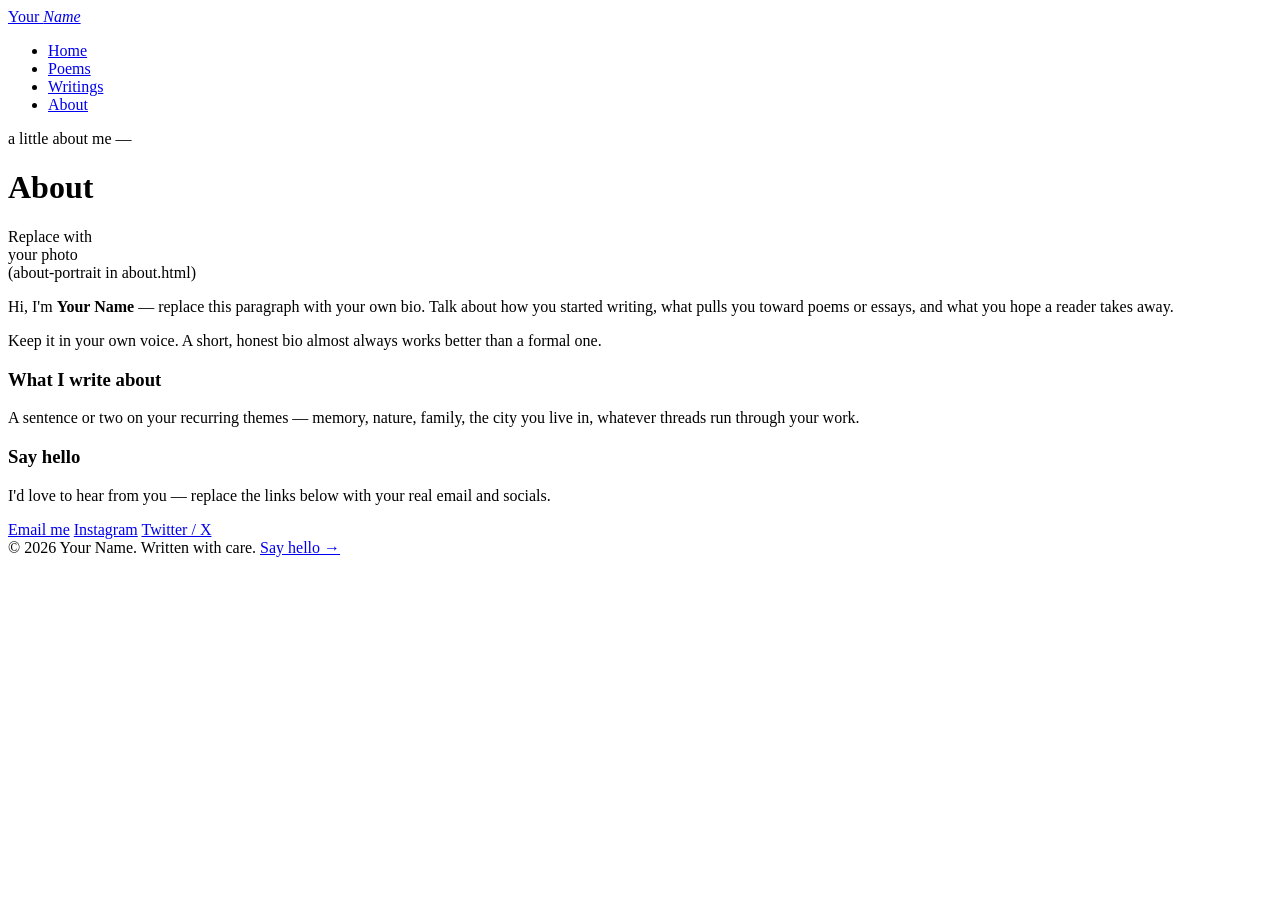
==== about.html @ cff37db4 "Add files via upload" ====
<!DOCTYPE html>
<html lang="en">
<head>
<meta charset="UTF-8">
<meta name="viewport" content="width=device-width, initial-scale=1.0">
<title>About — Your Name</title>
<meta name="description" content="About Your Name, writer.">
<link rel="stylesheet" href="css/style.css">
</head>
<body>

<nav class="site-nav">
  <div class="wrap">
    <a class="brand" href="index.html">Your <em>Name</em></a>
    <ul class="nav-links">
      <li><a href="index.html">Home</a></li>
      <li><a href="poems.html">Poems</a></li>
      <li><a href="writings.html">Writings</a></li>
      <li><a href="about.html" class="active">About</a></li>
    </ul>
  </div>
</nav>

<header class="page-head wrap reveal">
  <span class="kicker">a little about me —</span>
  <h1>About</h1>
</header>

<main class="wrap">
  <div class="about-grid reveal">
    <div class="about-portrait">Replace with<br>your photo<br>(about-portrait in about.html)</div>
    <div class="about-body">
      <p>Hi, I'm <strong>Your Name</strong> — replace this paragraph with your own bio. Talk about how you started writing, what pulls you toward poems or essays, and what you hope a reader takes away.</p>
      <p>Keep it in your own voice. A short, honest bio almost always works better than a formal one.</p>

      <h3>What I write about</h3>
      <p>A sentence or two on your recurring themes — memory, nature, family, the city you live in, whatever threads run through your work.</p>

      <h3>Say hello</h3>
      <p>I'd love to hear from you — replace the links below with your real email and socials.</p>
      <div class="contact-row">
        <a class="btn btn-primary" href="mailto:you@example.com">Email me</a>
        <a class="btn btn-ghost" href="https://instagram.com/yourhandle">Instagram</a>
        <a class="btn btn-ghost" href="https://twitter.com/yourhandle">Twitter / X</a>
      </div>
    </div>
  </div>
</main>

<footer class="wrap">
  <span>© 2026 Your Name. Written with care.</span>
  <span><a href="about.html">Say hello →</a></span>
</footer>

</body>
</html>
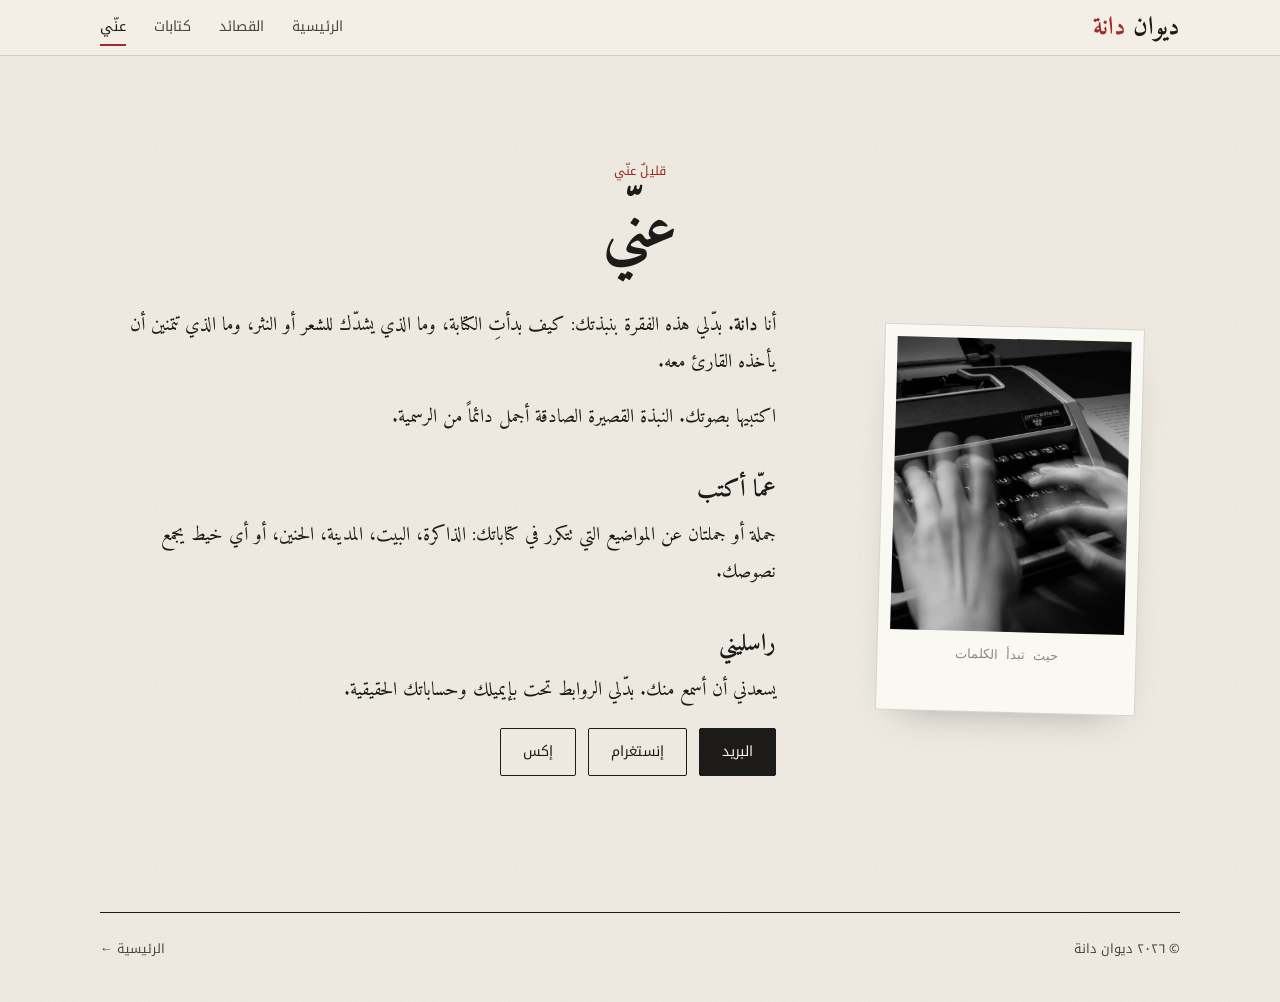
==== commit c1ac3d4b: "Redesign site as Arabic RTL "ديوان دانة" with typewriter style - Rewrite all four pages in Arabic (d" ====
--- a/about.html
+++ b/about.html
@@ -1,56 +1,61 @@
 <!DOCTYPE html>
-<html lang="en">
+<html lang="ar" dir="rtl" class="no-js">
 <head>
 <meta charset="UTF-8">
 <meta name="viewport" content="width=device-width, initial-scale=1.0">
-<title>About — Your Name</title>
-<meta name="description" content="About Your Name, writer.">
+<title>عنّي — ديوان دانة</title>
+<meta name="description" content="نبذة عن دانة.">
 <link rel="stylesheet" href="css/style.css">
 </head>
 <body>
 
 <nav class="site-nav">
   <div class="wrap">
-    <a class="brand" href="index.html">Your <em>Name</em></a>
+    <a class="brand" href="index.html">ديوان <span>دانة</span></a>
     <ul class="nav-links">
-      <li><a href="index.html">Home</a></li>
-      <li><a href="poems.html">Poems</a></li>
-      <li><a href="writings.html">Writings</a></li>
-      <li><a href="about.html" class="active">About</a></li>
+      <li><a href="index.html">الرئيسية</a></li>
+      <li><a href="poems.html">القصائد</a></li>
+      <li><a href="writings.html">كتابات</a></li>
+      <li><a href="about.html" class="active">عنّي</a></li>
     </ul>
   </div>
 </nav>
 
-<header class="page-head wrap reveal">
-  <span class="kicker">a little about me —</span>
-  <h1>About</h1>
+<header class="page-head read">
+  <span class="label">قليلٌ عنّي</span>
+  <h1>عنّي</h1>
 </header>
 
 <main class="wrap">
   <div class="about-grid reveal">
-    <div class="about-portrait">Replace with<br>your photo<br>(about-portrait in about.html)</div>
+    <!-- لو تبين صورتك: حطيها في مجلد img وغيّري src -->
+    <figure class="about-photo">
+      <img src="img/typewriter.jpeg" alt="يدان تكتبان على آلة كاتبة قديمة">
+      <figcaption>حيث تبدأ الكلمات</figcaption>
+    </figure>
     <div class="about-body">
-      <p>Hi, I'm <strong>Your Name</strong> — replace this paragraph with your own bio. Talk about how you started writing, what pulls you toward poems or essays, and what you hope a reader takes away.</p>
-      <p>Keep it in your own voice. A short, honest bio almost always works better than a formal one.</p>
+      <p>أنا <strong>دانة</strong>. بدّلي هذه الفقرة بنبذتك: كيف بدأتِ الكتابة، وما الذي يشدّك للشعر أو النثر، وما الذي تتمنين أن يأخذه القارئ معه.</p>
+      <p>اكتبيها بصوتك. النبذة القصيرة الصادقة أجمل دائماً من الرسمية.</p>
 
-      <h3>What I write about</h3>
-      <p>A sentence or two on your recurring themes — memory, nature, family, the city you live in, whatever threads run through your work.</p>
+      <h3>عمّا أكتب</h3>
+      <p>جملة أو جملتان عن المواضيع التي تتكرر في كتاباتك: الذاكرة، البيت، المدينة، الحنين، أو أي خيط يجمع نصوصك.</p>
 
-      <h3>Say hello</h3>
-      <p>I'd love to hear from you — replace the links below with your real email and socials.</p>
-      <div class="contact-row">
-        <a class="btn btn-primary" href="mailto:you@example.com">Email me</a>
-        <a class="btn btn-ghost" href="https://instagram.com/yourhandle">Instagram</a>
-        <a class="btn btn-ghost" href="https://twitter.com/yourhandle">Twitter / X</a>
+      <h3>راسليني</h3>
+      <p>يسعدني أن أسمع منك. بدّلي الروابط تحت بإيميلك وحساباتك الحقيقية.</p>
+      <div class="cta-row">
+        <a class="btn btn-primary" href="mailto:you@example.com">البريد</a>
+        <a class="btn btn-ghost" href="https://instagram.com/yourhandle">إنستغرام</a>
+        <a class="btn btn-ghost" href="https://x.com/yourhandle">إكس</a>
       </div>
     </div>
   </div>
 </main>
 
 <footer class="wrap">
-  <span>© 2026 Your Name. Written with care.</span>
-  <span><a href="about.html">Say hello →</a></span>
+  <span>© ٢٠٢٦ ديوان دانة</span>
+  <a href="index.html">الرئيسية ←</a>
 </footer>
 
+<script src="js/main.js"></script>
 </body>
 </html>
--- a/css/style.css
+++ b/css/style.css
@@ -0,0 +1,239 @@
+@import url('https://fonts.googleapis.com/css2?family=Amiri:ital,wght@0,400;0,700;1,400&family=Noto+Kufi+Arabic:wght@400;600&family=Courier+Prime&display=swap');
+
+/* ============ الألوان والخطوط — غيّريها من هنا ============ */
+:root{
+  --paper:#F3EFE6;        /* لون الورق */
+  --paper-card:#FAF8F2;   /* لون البطاقات */
+  --ink:#1C1B19;          /* حبر أسود */
+  --ink-soft:#4A4740;
+  --ink-faint:#8C877C;
+  --ribbon:#9E2B25;       /* الحبر الأحمر في شريط الآلة الكاتبة */
+  --line:rgba(28,27,25,.16);
+
+  --poem:'Amiri', serif;               /* خط القصايد والنصوص */
+  --label:'Noto Kufi Arabic', sans-serif; /* خط القوائم والعناوين الصغيرة */
+  --type:'Courier Prime', monospace;    /* أرقام وتواريخ بخط الآلة الكاتبة */
+
+  --wrap:min(1080px, 100% - 32px);
+  --read:min(680px, 100% - 32px);
+}
+
+*{ box-sizing:border-box; }
+html{ scroll-behavior:smooth; }
+body{
+  margin:0;
+  background-color:var(--paper);
+  /* حبيبات ورق خفيفة */
+  background-image:url("data:image/svg+xml,%3Csvg xmlns='http://www.w3.org/2000/svg' width='180' height='180'%3E%3Cfilter id='n'%3E%3CfeTurbulence type='fractalNoise' baseFrequency='.85' numOctaves='3' stitchTiles='stitch'/%3E%3CfeColorMatrix values='0 0 0 0 0 0 0 0 0 0 0 0 0 0 0 0 0 0 .05 0'/%3E%3C/filter%3E%3Crect width='100%25' height='100%25' filter='url(%23n)'/%3E%3C/svg%3E");
+  color:var(--ink);
+  font-family:var(--poem);
+  font-size:1.2rem;
+  line-height:1.9;
+  -webkit-font-smoothing:antialiased;
+}
+img{ max-width:100%; display:block; }
+a{ color:inherit; text-decoration-color:var(--ribbon); text-underline-offset:6px; }
+a:hover{ color:var(--ribbon); }
+::selection{ background:var(--ink); color:var(--paper); }
+
+.wrap{ width:var(--wrap); margin-inline:auto; }
+.read{ width:var(--read); margin-inline:auto; }
+
+/* ============ القائمة ============ */
+.site-nav{
+  position:sticky; top:0; z-index:10;
+  background:color-mix(in srgb, var(--paper) 92%, transparent);
+  backdrop-filter:blur(6px);
+  border-bottom:1px solid var(--line);
+}
+.site-nav .wrap{
+  display:flex; align-items:center; justify-content:space-between;
+  gap:16px; padding-block:14px; flex-wrap:wrap;
+}
+.brand{
+  font-family:var(--poem); font-weight:700; font-size:1.6rem;
+  text-decoration:none; line-height:1;
+}
+.brand span{ color:var(--ribbon); }
+.nav-links{
+  list-style:none; margin:0; padding:0;
+  display:flex; gap:clamp(14px, 3vw, 28px);
+  font-family:var(--label); font-size:.88rem;
+}
+.nav-links a{ text-decoration:none; color:var(--ink-soft); padding-block:4px; }
+.nav-links a:hover{ color:var(--ink); }
+.nav-links a.active{ color:var(--ink); border-bottom:2px solid var(--ribbon); }
+
+/* ============ الواجهة بصورة الآلة الكاتبة ============ */
+.hero{
+  position:relative; min-height:min(78vh, 640px);
+  display:grid; align-items:end;
+  color:#F5F2EA; overflow:hidden; isolation:isolate;
+}
+.hero img{
+  position:absolute; inset:0; width:100%; height:100%;
+  object-fit:cover; z-index:-2; filter:grayscale(1) contrast(1.05);
+}
+.hero::after{
+  content:""; position:absolute; inset:0; z-index:-1;
+  background:linear-gradient(to top, rgba(14,13,12,.92) 0%, rgba(14,13,12,.55) 45%, rgba(14,13,12,.15) 100%);
+}
+.hero .wrap{ padding-block:clamp(40px, 8vw, 80px); }
+.hero h1{
+  font-size:clamp(2.6rem, 8vw, 5rem); line-height:1.2; margin:0 0 8px;
+}
+.hero h1 span{ color:#E06A5F; }
+.typed{
+  font-size:clamp(1.15rem, 2.6vw, 1.5rem); margin:0; min-height:1.9em; max-width:40ch;
+}
+.caret{
+  display:inline-block; width:2px; height:1.1em; background:currentColor;
+  vertical-align:-.15em; margin-inline-start:3px; animation:blink 1s steps(1) infinite;
+}
+@keyframes blink{ 50%{ opacity:0; } }
+.hero .cta-row{ margin-top:28px; }
+
+/* ============ أزرار ============ */
+.cta-row{ display:flex; gap:12px; flex-wrap:wrap; }
+.btn{
+  font-family:var(--label); font-size:.88rem; text-decoration:none;
+  padding:10px 22px; border:1.5px solid currentColor; border-radius:2px;
+  transition:background .2s, color .2s;
+}
+.btn-primary{ background:var(--ink); color:var(--paper); border-color:var(--ink); }
+.btn-primary:hover{ background:var(--ribbon); border-color:var(--ribbon); color:#fff; }
+.btn-ghost:hover{ background:var(--ink); color:var(--paper); border-color:var(--ink); }
+.hero .btn-primary{ background:#F5F2EA; color:var(--ink); border-color:#F5F2EA; }
+.hero .btn-primary:hover{ background:var(--ribbon); border-color:var(--ribbon); color:#fff; }
+.hero .btn-ghost{ color:#F5F2EA; }
+.hero .btn-ghost:hover{ background:#F5F2EA; color:var(--ink); }
+
+/* ============ عناوين الأقسام ============ */
+.label{
+  display:inline-block; font-family:var(--label); font-size:.78rem;
+  color:var(--ribbon); letter-spacing:.02em;
+}
+.section-head{
+  display:flex; align-items:baseline; justify-content:space-between; gap:12px;
+  border-bottom:1px solid var(--ink); padding-bottom:8px;
+  margin:72px 0 28px;
+}
+.section-head h2{ margin:0; font-size:1.9rem; }
+.section-head a{ font-family:var(--label); font-size:.85rem; text-decoration:none; color:var(--ink-soft); }
+
+.page-head{ padding-block:clamp(48px, 9vw, 96px) 24px; text-align:center; }
+.page-head h1{ font-size:clamp(2.4rem, 7vw, 3.8rem); margin:4px 0 12px; line-height:1.3; }
+.page-head p{ color:var(--ink-soft); margin:0 auto; max-width:46ch; }
+
+/* ============ القصيدة المختارة (ورقة في الآلة) ============ */
+.sheet{
+  background:var(--paper-card);
+  border:1px solid var(--line);
+  box-shadow:0 1px 0 var(--line), 0 18px 40px -24px rgba(0,0,0,.35);
+  padding:clamp(28px, 6vw, 56px);
+  margin-top:-60px; position:relative;
+  text-align:center;
+}
+.sheet h2{ font-size:2rem; margin:6px 0 20px; }
+.signature{ font-family:var(--label); font-size:.8rem; color:var(--ink-faint); margin:24px 0 0; }
+
+/* ============ البطاقات ============ */
+.card-grid{
+  display:grid; gap:20px;
+  grid-template-columns:repeat(auto-fill, minmax(min(100%, 280px), 1fr));
+}
+.card{
+  background:var(--paper-card); border:1px solid var(--line);
+  padding:24px; display:flex; flex-direction:column; gap:6px;
+  transition:transform .2s, box-shadow .2s;
+}
+.card:hover{ transform:translateY(-3px); box-shadow:0 14px 30px -20px rgba(0,0,0,.45); }
+.card h3{ margin:0; font-size:1.45rem; line-height:1.5; }
+.card h3 a{ text-decoration:none; }
+.card p{ margin:0; color:var(--ink-soft); font-size:1.05rem; line-height:1.8; flex:1; }
+.meta{ font-family:var(--label); font-size:.75rem; color:var(--ink-faint); margin-top:8px; }
+
+/* ============ القصايد ============ */
+.toc{
+  display:flex; flex-wrap:wrap; justify-content:center; gap:8px 20px;
+  font-family:var(--label); font-size:.85rem; margin:0 auto 24px; padding:0; list-style:none;
+}
+.toc a{ text-decoration:none; color:var(--ink-soft); }
+.toc a::before{ content:"✱ "; color:var(--ribbon); }
+
+.piece{
+  padding-block:56px; border-top:1px solid var(--line);
+  text-align:center; scroll-margin-top:80px;
+}
+.piece h2{ font-size:2.1rem; margin:4px 0 2px; line-height:1.4; }
+.date{ font-family:var(--type); font-size:.85rem; color:var(--ink-faint); }
+
+/* شعر حر: سطر تحت سطر */
+.verse{ white-space:pre-line; margin:28px 0 0; font-size:1.3rem; line-height:2.2; }
+
+/* شعر عمودي: صدر وعجز */
+.abyat{ margin:28px auto 0; max-width:620px; }
+.bayt{
+  display:grid; grid-template-columns:1fr 1fr; gap:0 48px;
+  font-size:1.3rem; line-height:2.4;
+}
+.bayt span:first-child{ text-align:right; }
+.bayt span:last-child{ text-align:left; }
+
+.note-inline{ font-size:1rem; color:var(--ink-faint); font-style:italic; margin:28px 0 0; }
+
+/* نثر */
+.prose{ text-align:justify; text-align-last:right; }
+.prose p{ margin:0 0 1.2em; font-size:1.25rem; line-height:2.1; }
+.prose p:first-of-type::first-letter{ color:var(--ribbon); font-weight:700; }
+.prose-head{ text-align:center; margin-bottom:28px; }
+
+.ornament{ text-align:center; color:var(--ribbon); font-family:var(--type); margin:8px 0; letter-spacing:.6em; }
+
+/* ============ من أنا ============ */
+.about-grid{
+  display:grid; grid-template-columns:minmax(0, 340px) 1fr; gap:clamp(28px, 6vw, 64px);
+  align-items:start; padding-bottom:40px;
+}
+.about-photo{
+  background:var(--paper-card); padding:12px 12px 44px; border:1px solid var(--line);
+  box-shadow:0 18px 40px -24px rgba(0,0,0,.35); transform:rotate(1.5deg);
+}
+.about-photo img{ aspect-ratio:4/5; object-fit:cover; filter:grayscale(1); }
+.about-photo figcaption{ font-family:var(--type); font-size:.8rem; color:var(--ink-faint); text-align:center; margin-top:12px; }
+.about-body h3{ font-size:1.5rem; margin:32px 0 4px; }
+.about-body p{ margin:0 0 1em; }
+.about-body .cta-row{ margin-top:16px; }
+
+/* ============ التذييل ============ */
+footer{
+  margin-top:96px; border-top:1px solid var(--ink);
+  padding-block:24px 40px;
+  display:flex; justify-content:space-between; flex-wrap:wrap; gap:12px;
+  font-family:var(--label); font-size:.8rem; color:var(--ink-soft);
+}
+footer a{ text-decoration:none; }
+
+/* ============ حركة الظهور ============ */
+.reveal{ opacity:0; transform:translateY(14px); transition:opacity .7s ease, transform .7s ease; }
+.reveal.in{ opacity:1; transform:none; }
+.no-js .reveal{ opacity:1; transform:none; }
+
+@media (prefers-reduced-motion: reduce){
+  html{ scroll-behavior:auto; }
+  .reveal{ opacity:1; transform:none; transition:none; }
+  .caret{ animation:none; }
+  .card, .card:hover{ transition:none; transform:none; }
+}
+
+/* ============ الجوال ============ */
+@media (max-width:720px){
+  body{ font-size:1.12rem; }
+  .site-nav .wrap{ justify-content:center; }
+  .about-grid{ grid-template-columns:1fr; }
+  .about-photo{ max-width:300px; margin-inline:auto; }
+  .bayt{ grid-template-columns:1fr; gap:0; margin-bottom:14px; line-height:2; }
+  .bayt span:first-child{ text-align:right; }
+  .bayt span:last-child{ text-align:left; padding-inline-start:20%; }
+  .sheet{ margin-top:-32px; }
+}
